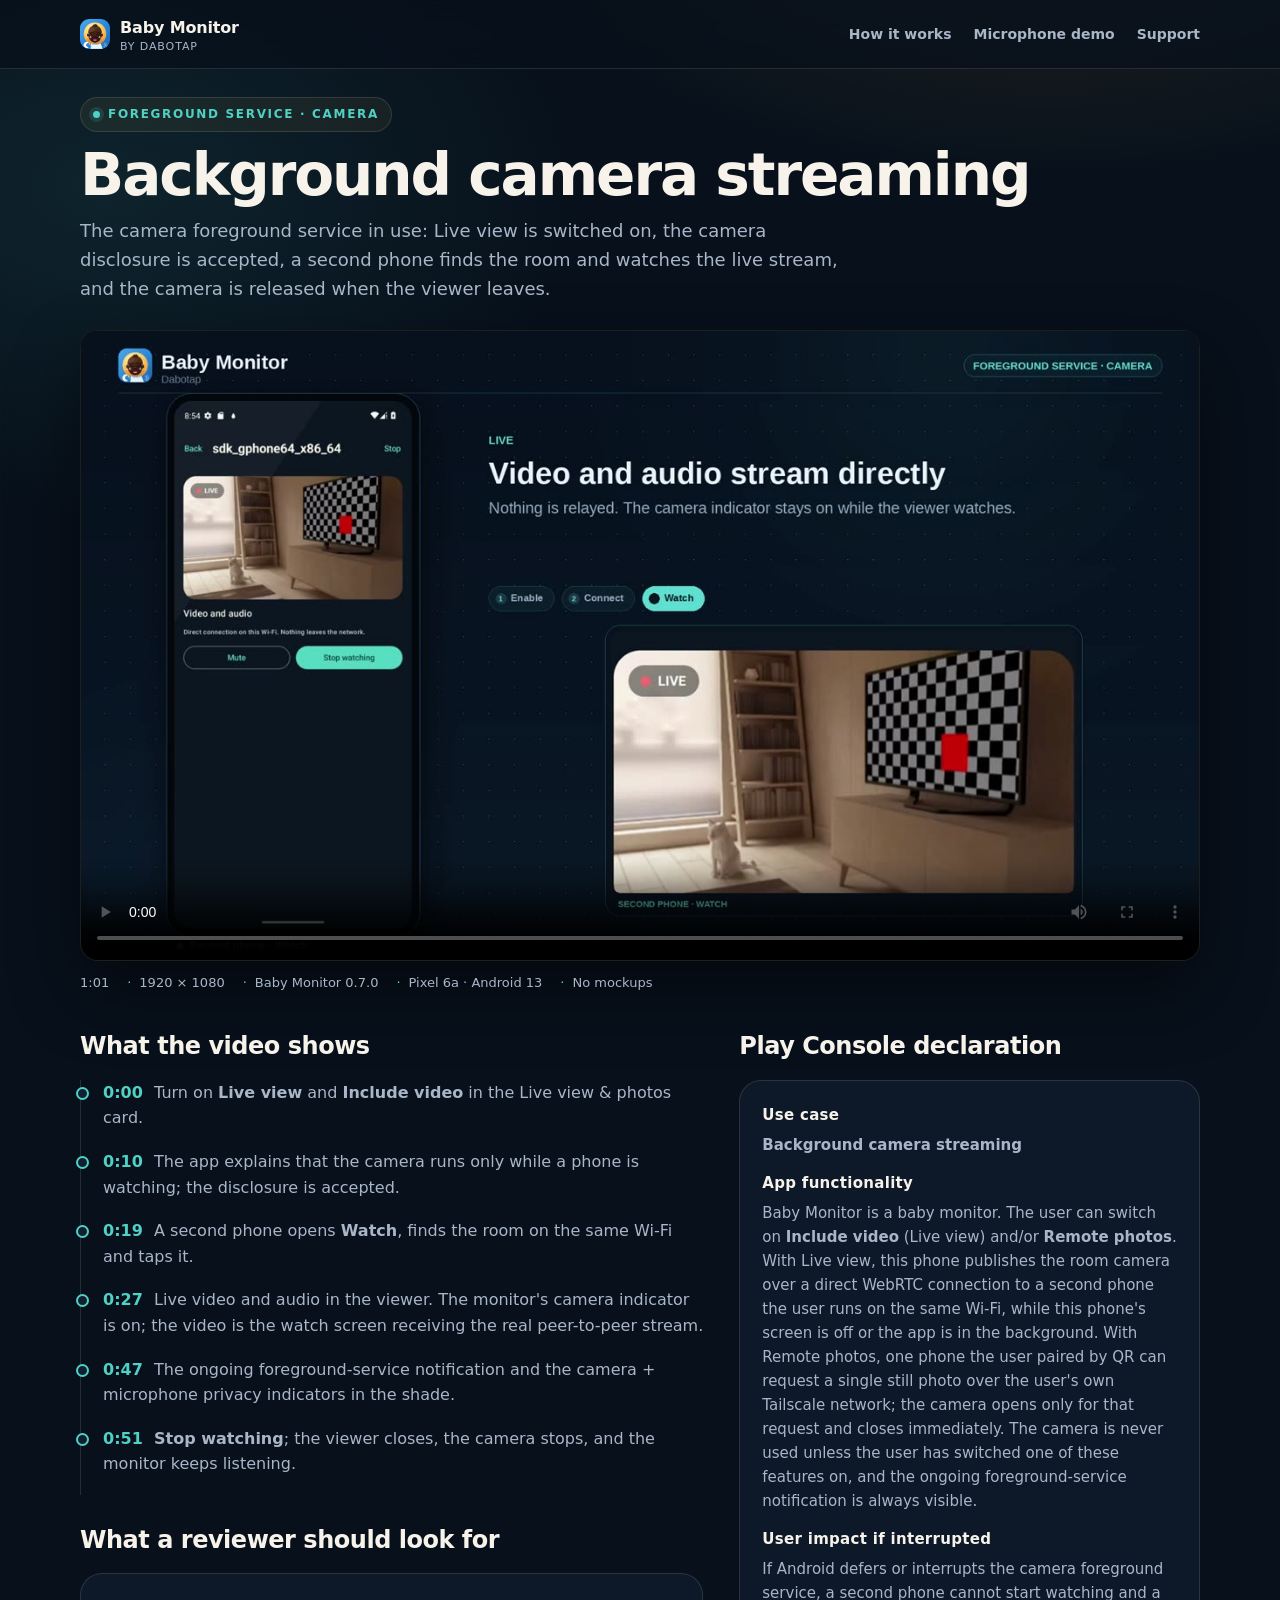
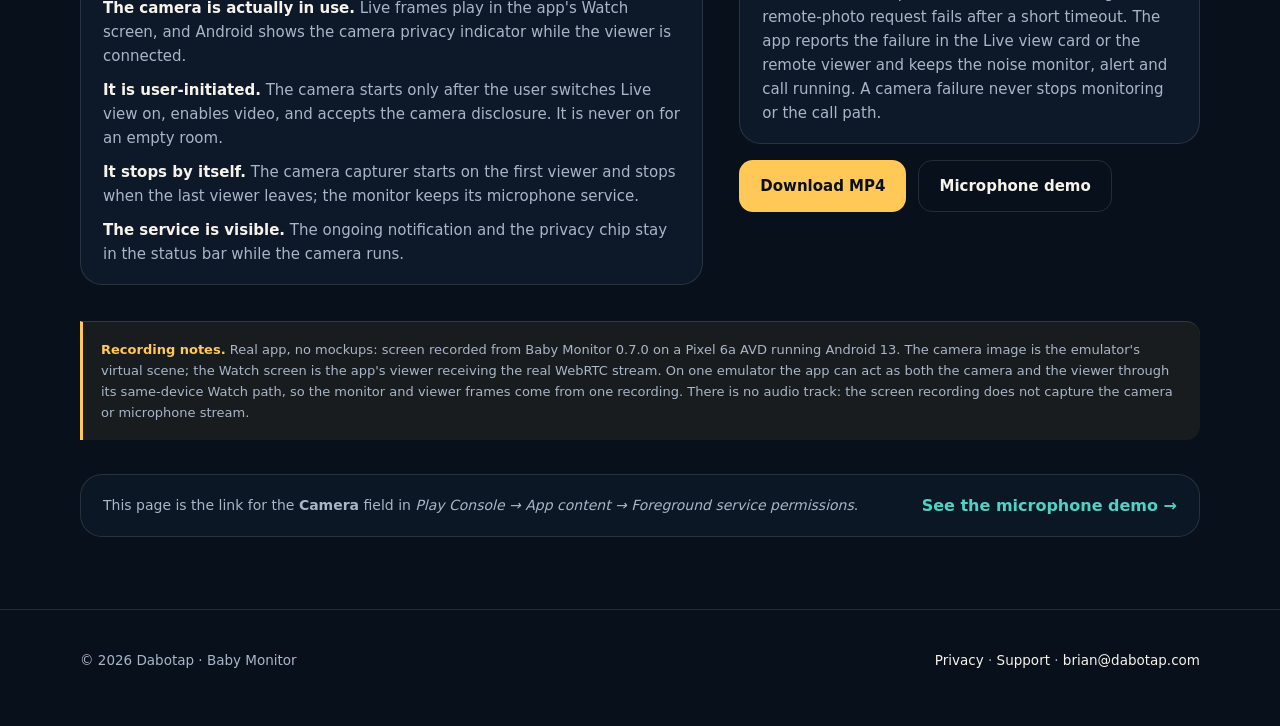
==== fgs-camera.html @ b497af5d "Update Baby Monitor site" ====
<!doctype html>
<html lang="en">
<head>
  <meta charset="utf-8">
  <meta name="viewport" content="width=device-width, initial-scale=1">
  <title>Foreground service demo — camera · Baby Monitor</title>
  <meta name="description" content="Screen recording of Baby Monitor using the FOREGROUND_SERVICE_CAMERA type: Live view, camera disclosure, a second phone watching, the camera privacy indicator and the ongoing notification.">
  <meta name="theme-color" content="#0B1522">
  <link rel="icon" href="icon.svg" type="image/svg+xml">
  <link rel="stylesheet" href="styles.css">
  <link rel="stylesheet" href="demo.css">
  <meta property="og:title" content="Baby Monitor — background camera streaming demo">
  <meta property="og:description" content="A real screen recording of the camera foreground service: Live view, a second phone watching, the camera indicator and the pinned notification.">
  <meta property="og:type" content="video.other">
  <meta property="og:url" content="https://monitor.dabotap.com/fgs-camera.html">
  <meta property="og:video" content="https://monitor.dabotap.com/videos/fgs-camera.mp4">
</head>
<body>
  <header class="site">
    <div class="wrap nav">
      <a class="brand" href="/">
        <img src="icon.svg" alt="">
        <span>Baby Monitor<small>by Dabotap</small></span>
      </a>
      <nav class="links" aria-label="Primary">
        <a href="/#how">How it works</a>
        <a href="fgs-microphone.html">Microphone demo</a>
        <a href="support.html">Support</a>
      </nav>
    </div>
  </header>

  <main class="wrap demo">
    <span class="eyebrow"><span class="dot"></span> Foreground service · Camera</span>
    <h1>Background camera streaming</h1>
    <p class="lede">The camera foreground service in use: Live view is switched on, the camera disclosure is accepted, a second phone finds the room and watches the live stream, and the camera is released when the viewer leaves.</p>

    <figure class="player">
      <video controls playsinline preload="metadata" poster="videos/fgs-camera-poster.jpg">
        <source src="videos/fgs-camera.mp4" type="video/mp4">
        Your browser cannot play this video. <a href="videos/fgs-camera.mp4">Download the MP4</a>.
      </video>
    </figure>
    <p class="meta"><span>1:01</span><span>1920 × 1080</span><span>Baby Monitor 0.7.0</span><span>Pixel 6a · Android 13</span><span>No mockups</span></p>

    <div class="cols">
      <div>
        <h2>What the video shows</h2>
        <ol class="timeline">
          <li><b>0:00</b> Turn on <strong>Live view</strong> and <strong>Include video</strong> in the Live view &amp; photos card.</li>
          <li><b>0:10</b> The app explains that the camera runs only while a phone is watching; the disclosure is accepted.</li>
          <li><b>0:19</b> A second phone opens <strong>Watch</strong>, finds the room on the same Wi-Fi and taps it.</li>
          <li><b>0:27</b> Live video and audio in the viewer. The monitor's camera indicator is on; the video is the watch screen receiving the real peer-to-peer stream.</li>
          <li><b>0:47</b> The ongoing foreground-service notification and the camera + microphone privacy indicators in the shade.</li>
          <li><b>0:51</b> <strong>Stop watching</strong>; the viewer closes, the camera stops, and the monitor keeps listening.</li>
        </ol>

        <h2 style="margin-top:26px">What a reviewer should look for</h2>
        <div class="panel">
          <p><span class="k">The camera is actually in use.</span> Live frames play in the app's Watch screen, and Android shows the camera privacy indicator while the viewer is connected.</p>
          <p><span class="k">It is user-initiated.</span> The camera starts only after the user switches Live view on, enables video, and accepts the camera disclosure. It is never on for an empty room.</p>
          <p><span class="k">It stops by itself.</span> The camera capturer starts on the first viewer and stops when the last viewer leaves; the monitor keeps its microphone service.</p>
          <p><span class="k">The service is visible.</span> The ongoing notification and the privacy chip stay in the status bar while the camera runs.</p>
        </div>
      </div>

      <aside>
        <h2>Play Console declaration</h2>
        <div class="panel">
          <h3>Use case</h3>
          <p><strong>Background camera streaming</strong></p>
          <h3 style="margin-top:14px">App functionality</h3>
          <p>Baby Monitor is a baby monitor. The user can switch on <strong>Include video</strong> (Live view) and/or <strong>Remote photos</strong>. With Live view, this phone publishes the room camera over a direct WebRTC connection to a second phone the user runs on the same Wi-Fi, while this phone's screen is off or the app is in the background. With Remote photos, one phone the user paired by QR can request a single still photo over the user's own Tailscale network; the camera opens only for that request and closes immediately. The camera is never used unless the user has switched one of these features on, and the ongoing foreground-service notification is always visible.</p>
          <h3 style="margin-top:14px">User impact if interrupted</h3>
          <p>If Android defers or interrupts the camera foreground service, a second phone cannot start watching and a remote-photo request fails after a short timeout. The app reports the failure in the Live view card or the remote viewer and keeps the noise monitor, alert and call running. A camera failure never stops monitoring or the call path.</p>
        </div>
        <div class="actions" style="margin-top:16px;margin-bottom:0">
          <a class="btn primary" href="videos/fgs-camera.mp4" download>Download MP4</a>
          <a class="btn ghost" href="fgs-microphone.html">Microphone demo</a>
        </div>
      </aside>
    </div>

    <p class="note"><strong>Recording notes.</strong> Real app, no mockups: screen recorded from Baby Monitor 0.7.0 on a Pixel 6a AVD running Android 13. The camera image is the emulator's virtual scene; the Watch screen is the app's viewer receiving the real WebRTC stream. On one emulator the app can act as both the camera and the viewer through its same-device Watch path, so the monitor and viewer frames come from one recording. There is no audio track: the screen recording does not capture the camera or microphone stream.</p>

    <div class="other">
      <p>This page is the link for the <strong>Camera</strong> field in <em>Play Console → App content → Foreground service permissions</em>.</p>
      <a href="fgs-microphone.html">See the microphone demo →</a>
    </div>
  </main>

  <footer class="site">
    <div class="wrap footer-row">
      <span>© 2026 Dabotap · Baby Monitor</span>
      <span>
        <a href="privacy.html">Privacy</a> ·
        <a href="support.html">Support</a> ·
        <a href="mailto:brian@dabotap.com">brian@dabotap.com</a>
      </span>
    </div>
  </footer>
</body>
</html>
---- styles.css ----
:root {
  --navy-950: #07101b;
  --navy-900: #0b1522;
  --navy-800: #111f31;
  --navy-700: #1b2c42;
  --cream: #f7f3ea;
  --muted: #a9b6c8;
  --amber: #ffc857;
  --teal: #4fd1c5;
  --coral: #ff6b6b;
  --line: rgba(247, 243, 234, 0.12);
  --radius: 22px;
  --max: 1120px;
}

* { box-sizing: border-box; }

html { scroll-behavior: smooth; }

body {
  margin: 0;
  font-family: ui-sans-serif, system-ui, -apple-system, "Segoe UI", Roboto, Helvetica, Arial, sans-serif;
  background:
    radial-gradient(1100px 700px at 82% -10%, rgba(255, 200, 87, 0.16), transparent 60%),
    radial-gradient(900px 600px at 8% 8%, rgba(79, 209, 197, 0.10), transparent 55%),
    var(--navy-950);
  color: var(--cream);
  line-height: 1.6;
  -webkit-font-smoothing: antialiased;
}

a { color: var(--teal); text-decoration: none; }
a:hover { text-decoration: underline; }

.wrap { width: min(100% - 40px, var(--max)); margin-inline: auto; }

header.site {
  position: sticky;
  top: 0;
  z-index: 20;
  backdrop-filter: blur(14px);
  background: rgba(7, 16, 27, 0.72);
  border-bottom: 1px solid var(--line);
}

.nav {
  display: flex;
  align-items: center;
  gap: 22px;
  min-height: 68px;
}

.brand {
  display: flex;
  align-items: center;
  gap: 10px;
  color: var(--cream);
  font-weight: 750;
  letter-spacing: -0.01em;
}
.brand:hover { text-decoration: none; }
.brand img { width: 30px; height: 30px; border-radius: 9px; }
.brand span small {
  display: block;
  color: var(--muted);
  font-size: 11px;
  font-weight: 500;
  letter-spacing: 0.08em;
  text-transform: uppercase;
  line-height: 1.2;
}

.nav .links { margin-left: auto; display: flex; gap: 22px; align-items: center; }
.nav .links a { color: var(--muted); font-size: 14px; font-weight: 550; }
.nav .links a:hover { color: var(--cream); text-decoration: none; }

.hero {
  display: grid;
  grid-template-columns: 1.05fr 0.95fr;
  gap: 56px;
  align-items: center;
  padding: 84px 0 72px;
}

.eyebrow {
  display: inline-flex;
  align-items: center;
  gap: 8px;
  padding: 7px 12px;
  border: 1px solid var(--line);
  border-radius: 999px;
  color: var(--amber);
  font-size: 12px;
  font-weight: 700;
  letter-spacing: 0.09em;
  text-transform: uppercase;
  background: rgba(255, 200, 87, 0.06);
}
.eyebrow .dot {
  width: 7px; height: 7px; border-radius: 50%;
  background: var(--amber);
  box-shadow: 0 0 0 4px rgba(255, 200, 87, 0.14);
}

h1 {
  font-size: clamp(40px, 5.8vw, 72px);
  line-height: 1.02;
  letter-spacing: -0.045em;
  margin: 20px 0 18px;
  font-weight: 780;
}
h1 em { font-style: normal; color: var(--amber); }

.lede { font-size: clamp(17px, 1.5vw, 20px); color: var(--muted); max-width: 56ch; }

.actions { display: flex; flex-wrap: wrap; gap: 12px; margin-top: 28px; align-items: center; }

.btn {
  display: inline-flex;
  align-items: center;
  gap: 10px;
  padding: 13px 20px;
  border-radius: 14px;
  font-weight: 700;
  font-size: 15px;
  border: 1px solid transparent;
}
.btn.primary { background: var(--amber); color: var(--navy-950); }
.btn.primary:hover { text-decoration: none; filter: brightness(1.05); }
.btn.ghost { border-color: var(--line); color: var(--cream); }
.btn.ghost:hover { background: rgba(247, 243, 234, 0.06); text-decoration: none; }

.fineprint { color: var(--muted); font-size: 13px; margin-top: 14px; }

.phone {
  justify-self: end;
  width: min(340px, 100%);
  border-radius: 44px;
  padding: 12px;
  background: linear-gradient(160deg, #2a3a50, #0e1a2a);
  border: 1px solid rgba(247, 243, 234, 0.16);
  box-shadow: 0 40px 90px rgba(0, 0, 0, 0.55);
  transform: rotate(-2.5deg);
}
.phone img { display: block; width: 100%; border-radius: 34px; }
.phone .notch {
  width: 96px; height: 22px; border-radius: 999px;
  background: #050a10; margin: -34px auto 18px; position: relative; z-index: 2;
}

section { padding: 64px 0; border-top: 1px solid var(--line); }

.section-head { display: flex; align-items: end; justify-content: space-between; gap: 24px; margin-bottom: 28px; }
.section-head h2 { font-size: clamp(28px, 3.5vw, 42px); letter-spacing: -0.03em; margin: 0; }
.section-head p { color: var(--muted); margin: 0; max-width: 46ch; }

.grid { display: grid; grid-template-columns: repeat(3, 1fr); gap: 18px; }

.card {
  background: linear-gradient(180deg, rgba(27, 44, 66, 0.75), rgba(11, 21, 34, 0.75));
  border: 1px solid var(--line);
  border-radius: var(--radius);
  padding: 24px;
}
.card .icon {
  width: 42px; height: 42px; border-radius: 12px;
  display: grid; place-items: center;
  background: rgba(255, 200, 87, 0.12);
  color: var(--amber);
  margin-bottom: 14px;
}
.card h3 { margin: 0 0 8px; font-size: 19px; letter-spacing: -0.015em; }
.card p { margin: 0; color: var(--muted); font-size: 14.5px; }

.steps { display: grid; grid-template-columns: repeat(3, 1fr); gap: 18px; counter-reset: step; }
.step { position: relative; padding: 24px 24px 24px 78px; }
.step::before {
  counter-increment: step;
  content: counter(step);
  position: absolute; left: 24px; top: 24px;
  width: 38px; height: 38px; border-radius: 50%;
  display: grid; place-items: center;
  border: 1px solid rgba(255, 200, 87, 0.35);
  color: var(--amber); font-weight: 800;
}

.note {
  border-left: 3px solid var(--amber);
  background: rgba(255, 200, 87, 0.07);
  border-radius: 0 14px 14px 0;
  padding: 16px 18px;
  color: var(--cream);
  font-size: 14.5px;
}
.note strong { color: var(--amber); }

.faq { display: grid; gap: 12px; }
details {
  border: 1px solid var(--line);
  border-radius: 16px;
  padding: 18px 20px;
  background: rgba(17, 31, 49, 0.58);
}
details summary {
  cursor: pointer;
  font-weight: 650;
  list-style: none;
  display: flex; justify-content: space-between; gap: 16px;
}
details summary::-webkit-details-marker { display: none; }
details summary::after { content: "+"; color: var(--amber); font-weight: 800; }
details[open] summary::after { content: "–"; }
details p { color: var(--muted); margin: 12px 0 0; }

footer.site {
  border-top: 1px solid var(--line);
  padding: 40px 0 54px;
  color: var(--muted);
  font-size: 13.5px;
}
footer.site .footer-row { display: flex; flex-wrap: wrap; gap: 18px; justify-content: space-between; }
footer.site a { color: var(--cream); }

.policy { padding: 56px 0 80px; max-width: 820px; }
.policy h1 { font-size: clamp(34px, 4.5vw, 52px); margin-bottom: 8px; }
.policy h2 { font-size: 22px; margin: 36px 0 10px; letter-spacing: -0.02em; }
.policy h3 { font-size: 17px; margin: 24px 0 8px; }
.policy p, .policy li { color: #d5dce7; font-size: 15.5px; }
.policy ul { padding-left: 22px; }
.policy .meta { color: var(--muted); font-size: 13.5px; }
.policy table { width: 100%; border-collapse: collapse; margin: 14px 0; font-size: 14.5px; }
.policy th, .policy td { text-align: left; padding: 10px 12px; border-bottom: 1px solid var(--line); vertical-align: top; }
.policy th { color: var(--amber); font-weight: 650; }

@media (max-width: 900px) {
  .hero { grid-template-columns: 1fr; gap: 36px; padding-top: 56px; }
  .phone { justify-self: start; transform: rotate(-1.5deg); }
  .grid, .steps { grid-template-columns: 1fr; }
  .step { padding: 20px 20px 20px 70px; }
  .step::before { left: 20px; top: 20px; }
  .section-head { flex-direction: column; align-items: start; }
}

@media (max-width: 560px) {
  .nav .links { gap: 14px; }
  .nav .links a:first-child { display: none; }
  .brand span small { display: none; }
}

/* Utility spacing kept as classes so the Cloudflare CSP can stay strict. */
.mt-22 { margin-top: 22px; }
.mt-28 { margin-top: 28px; }
.mt-40 { margin-top: 40px; }
---- demo.css ----
/* Foreground-service demo pages. Shared by fgs-microphone.html and fgs-camera.html. */

.demo { padding: 28px 0 72px; }

.demo .eyebrow { display: inline-flex; align-items: center; gap: 8px; color: var(--teal); font-size: 12px; font-weight: 700; letter-spacing: 0.14em; text-transform: uppercase; }
.demo .eyebrow .dot { width: 7px; height: 7px; border-radius: 50%; background: var(--teal); box-shadow: 0 0 0 4px rgba(79, 209, 197, 0.14); }

.demo h1 { font-size: clamp(34px, 5vw, 58px); line-height: 1.02; letter-spacing: -0.035em; margin: 14px 0 12px; }
.demo .lede { color: var(--muted); font-size: 18px; max-width: 760px; margin: 0 0 26px; }

.player { margin: 0 0 12px; border-radius: 18px; overflow: hidden; background: #000; border: 1px solid var(--line); box-shadow: 0 30px 70px rgba(0,0,0,0.45); }
.player video { display: block; width: 100%; height: auto; aspect-ratio: 16 / 9; background: #000; }

.meta { display: flex; flex-wrap: wrap; gap: 8px 18px; color: var(--muted); font-size: 13px; margin: 0 0 34px; }
.meta span::before { content: "·"; color: var(--teal); margin-right: 8px; }
.meta span:first-child::before { content: none; margin: 0; }

.actions { display: flex; flex-wrap: wrap; gap: 12px; margin: 0 0 40px; }

.cols { display: grid; grid-template-columns: 1.15fr 0.85fr; gap: 36px; align-items: start; }
@media (max-width: 860px) { .cols { grid-template-columns: 1fr; gap: 26px; } }

.demo h2 { font-size: 24px; letter-spacing: -0.02em; margin: 0 0 14px; }
.demo h3 { font-size: 15px; letter-spacing: 0.02em; margin: 0 0 6px; }

.timeline { list-style: none; margin: 0; padding: 0; border-left: 1px solid var(--line); }
.timeline li { position: relative; padding: 0 0 18px 22px; color: var(--muted); }
.timeline li::before { content: ""; position: absolute; left: -5px; top: 7px; width: 9px; height: 9px; border-radius: 50%; background: var(--navy-800); border: 2px solid var(--teal); }
.timeline b { display: inline-block; min-width: 46px; color: var(--teal); font-variant-numeric: tabular-nums; font-weight: 700; }

.panel { background: rgba(17, 31, 49, 0.65); border: 1px solid var(--line); border-radius: var(--radius); padding: 22px 22px 18px; }
.panel + .panel { margin-top: 18px; }
.panel p { margin: 0 0 10px; color: var(--muted); font-size: 15px; }
.panel p:last-child { margin-bottom: 0; }
.panel .k { color: var(--cream); font-weight: 650; }
.panel code { font-size: 13px; color: var(--teal); }

.copy { background: #050c14; border: 1px solid var(--line); border-radius: 14px; padding: 16px 18px; color: #cfdae6; font-size: 14px; line-height: 1.55; white-space: pre-wrap; }
.copy + .copy { margin-top: 12px; }

.note { color: var(--muted); font-size: 13px; border-top: 1px solid var(--line); padding-top: 18px; margin-top: 36px; }
.note a { color: var(--teal); }

.other { display: flex; align-items: center; justify-content: space-between; gap: 18px; margin-top: 34px; padding: 18px 22px; border: 1px solid var(--line); border-radius: var(--radius); background: rgba(17, 31, 49, 0.5); }
.other p { margin: 0; color: var(--muted); font-size: 14px; }
.other a { font-weight: 650; }
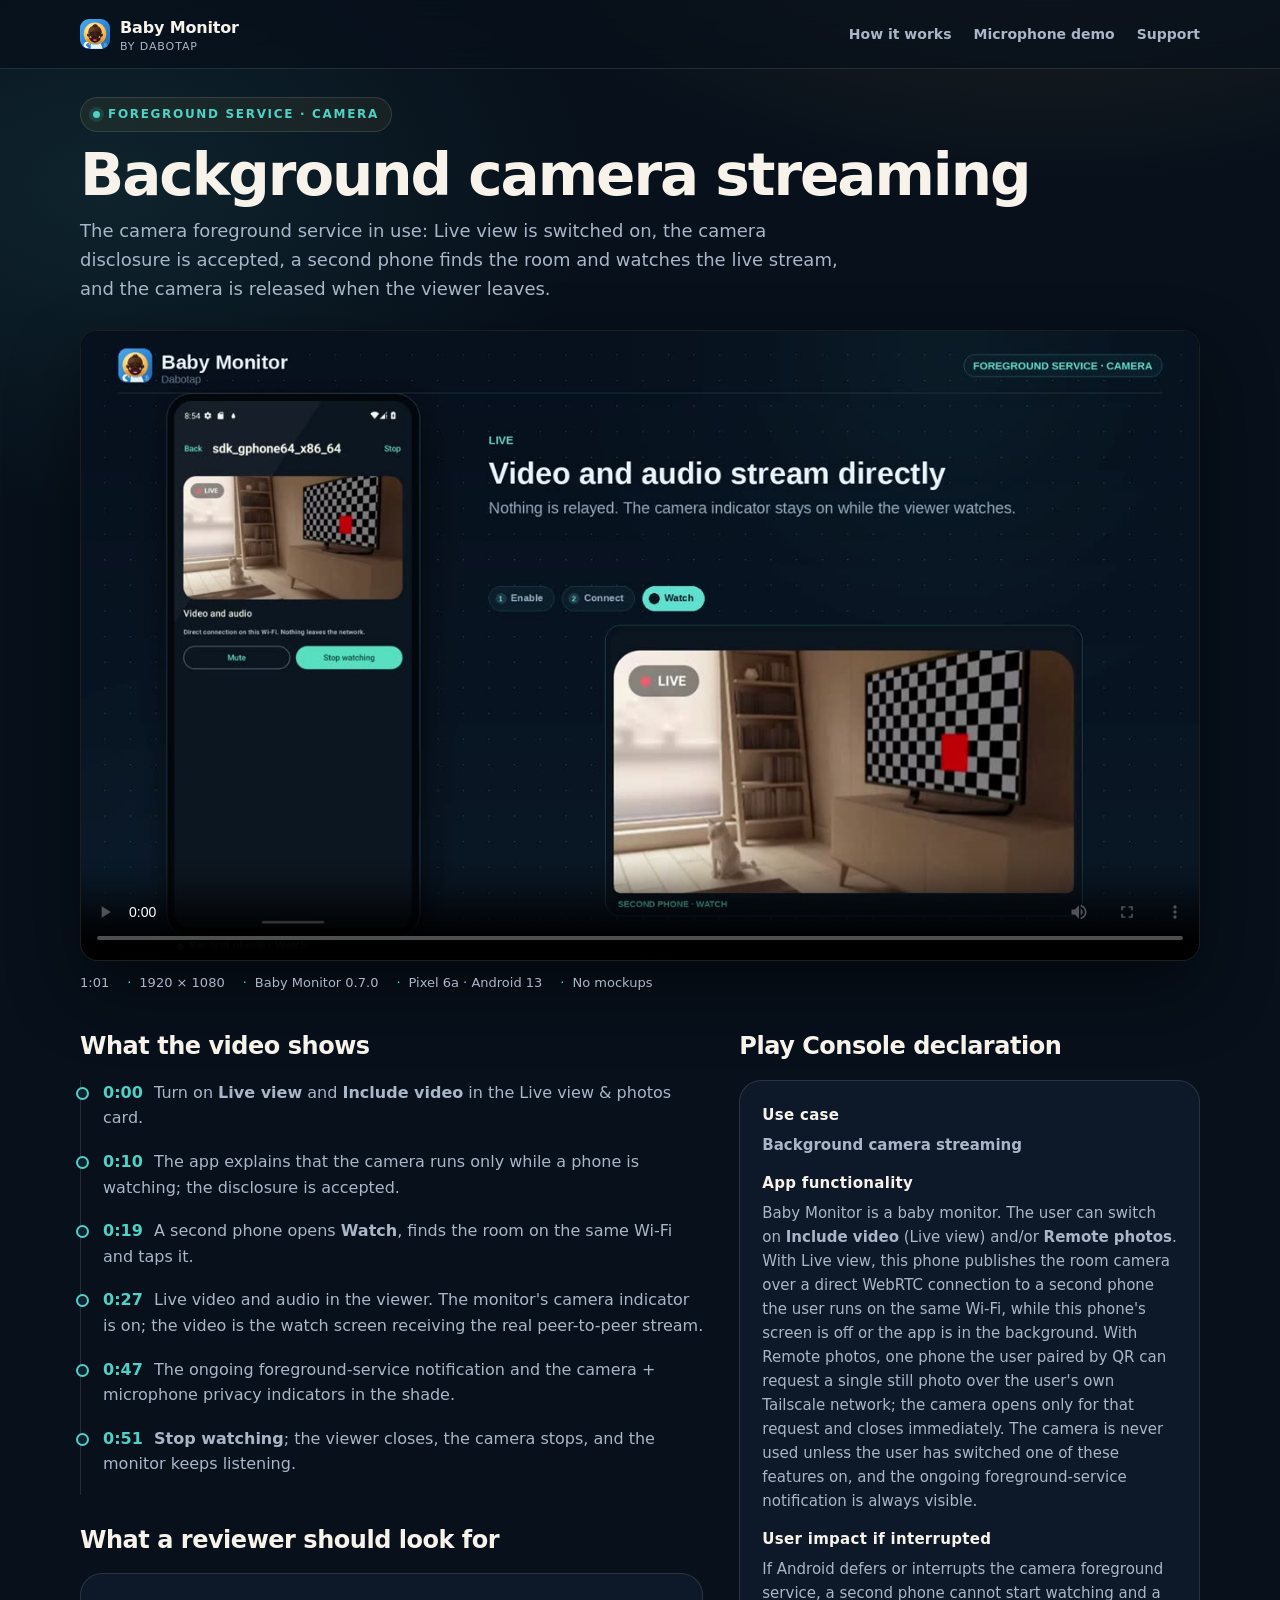
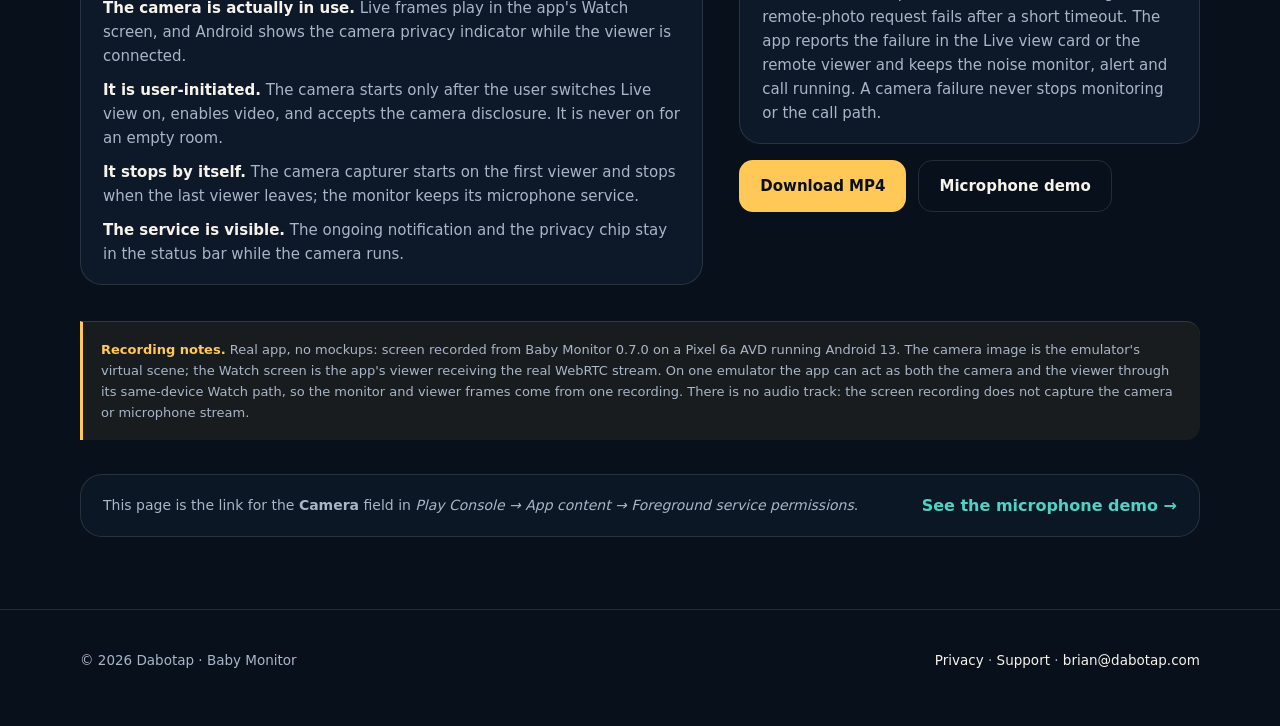
==== commit c5534700: "Update Baby Monitor site" ====
--- a/fgs-camera.html
+++ b/fgs-camera.html
@@ -36,7 +36,7 @@
     <p class="lede">The camera foreground service in use: Live view is switched on, the camera disclosure is accepted, a second phone finds the room and watches the live stream, and the camera is released when the viewer leaves.</p>
 
     <figure class="player">
-      <video controls playsinline preload="metadata" poster="videos/fgs-camera-poster.jpg">
+      <video controls playsinline preload="metadata" poster="videos/fgs-camera-poster.jpg?v=2">
         <source src="videos/fgs-camera.mp4" type="video/mp4">
         Your browser cannot play this video. <a href="videos/fgs-camera.mp4">Download the MP4</a>.
       </video>
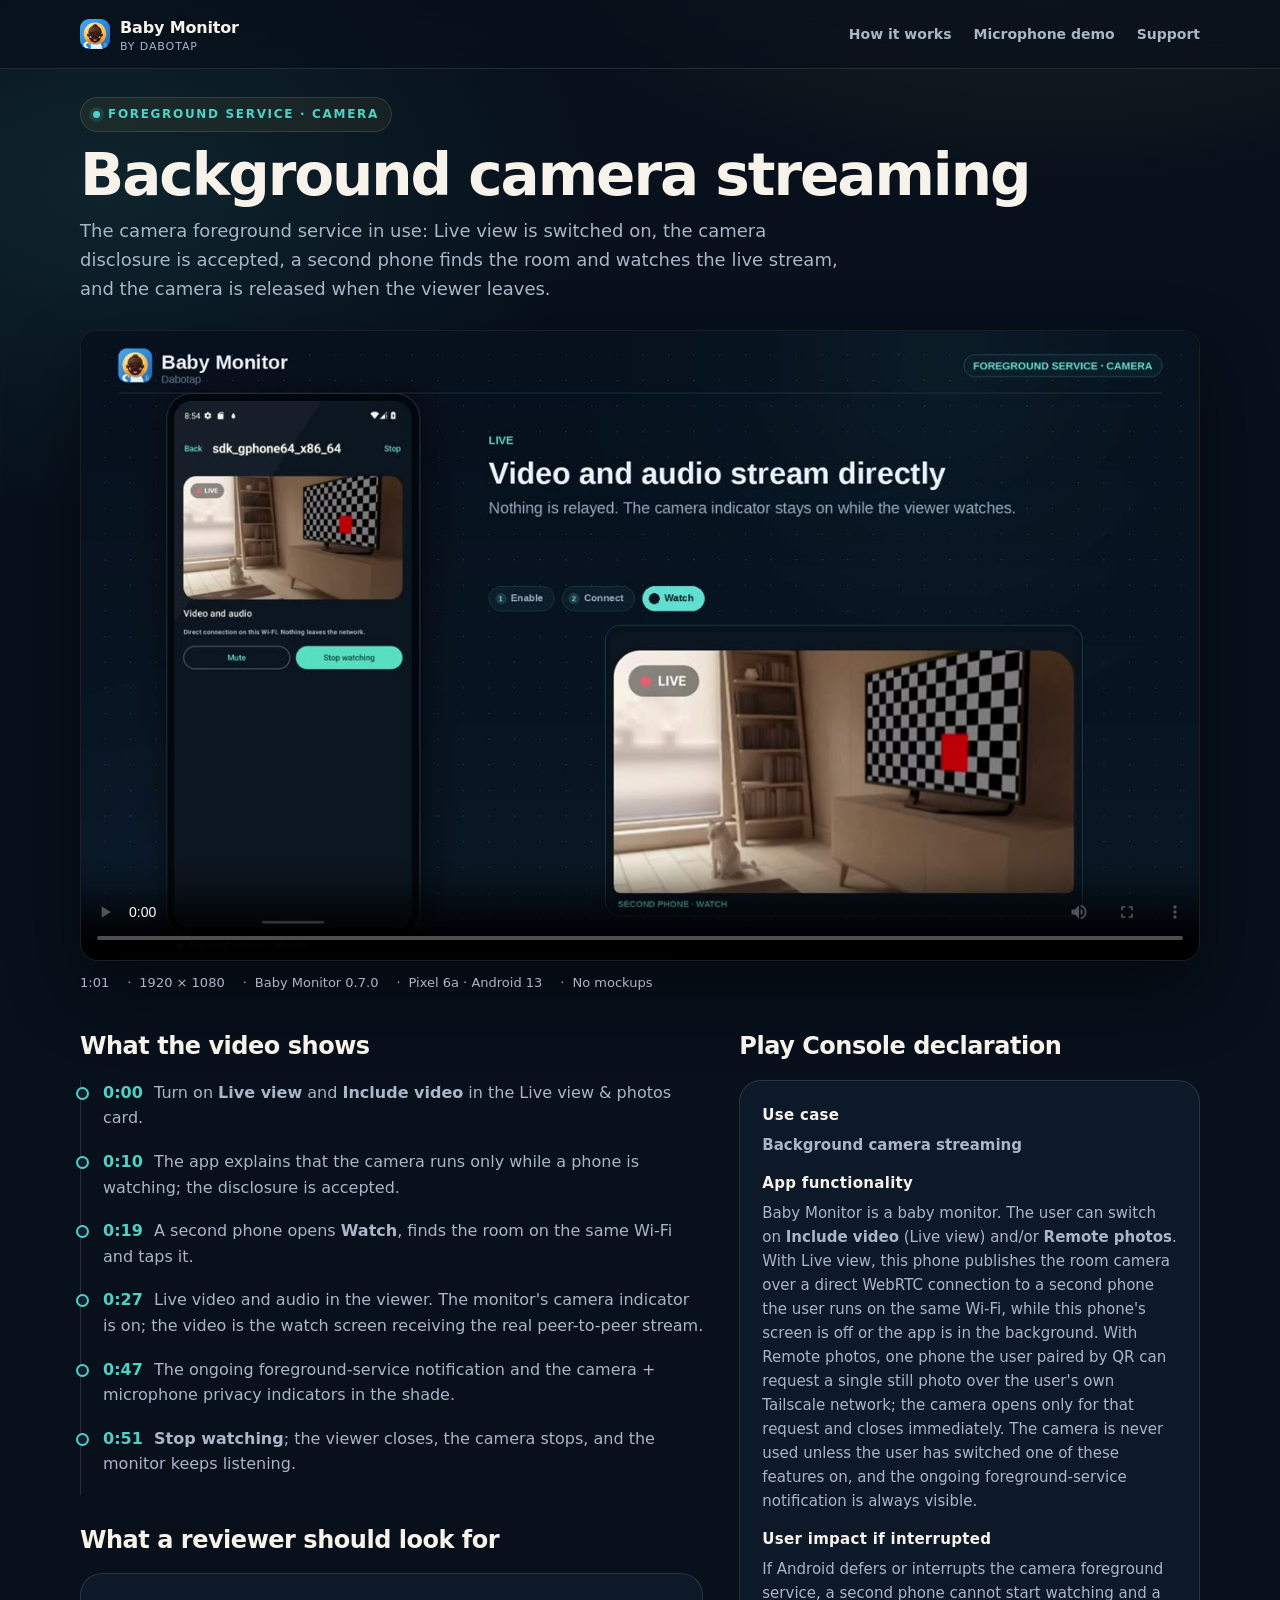
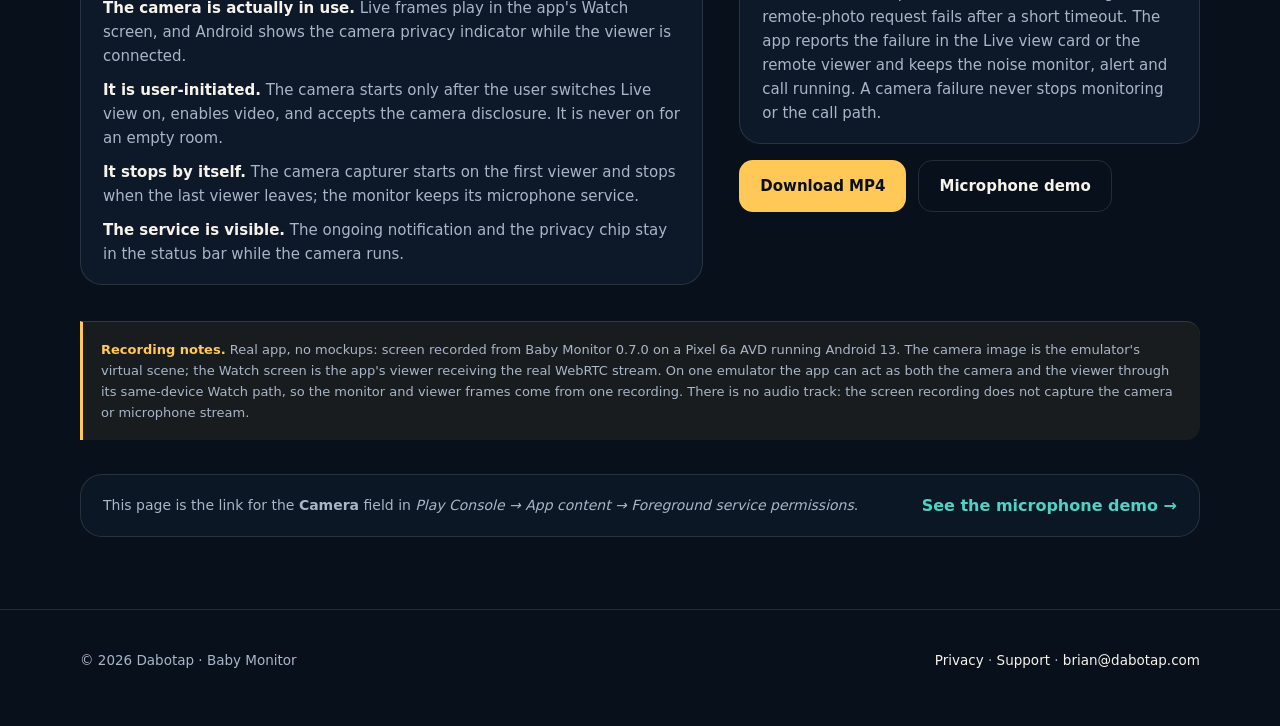
==== commit 7e45e2e1: "Update Baby Monitor site" ====
--- a/fgs-camera.html
+++ b/fgs-camera.html
@@ -37,8 +37,8 @@
 
     <figure class="player">
       <video controls playsinline preload="metadata" poster="videos/fgs-camera-poster.jpg?v=2">
-        <source src="videos/fgs-camera.mp4" type="video/mp4">
-        Your browser cannot play this video. <a href="videos/fgs-camera.mp4">Download the MP4</a>.
+        <source src="videos/fgs-camera.mp4?v=2" type="video/mp4">
+        Your browser cannot play this video. <a href="videos/fgs-camera.mp4?v=2">Download the MP4</a>.
       </video>
     </figure>
     <p class="meta"><span>1:01</span><span>1920 × 1080</span><span>Baby Monitor 0.7.0</span><span>Pixel 6a · Android 13</span><span>No mockups</span></p>
@@ -75,7 +75,7 @@
           <p>If Android defers or interrupts the camera foreground service, a second phone cannot start watching and a remote-photo request fails after a short timeout. The app reports the failure in the Live view card or the remote viewer and keeps the noise monitor, alert and call running. A camera failure never stops monitoring or the call path.</p>
         </div>
         <div class="actions" style="margin-top:16px;margin-bottom:0">
-          <a class="btn primary" href="videos/fgs-camera.mp4" download>Download MP4</a>
+          <a class="btn primary" href="videos/fgs-camera.mp4?v=2" download>Download MP4</a>
           <a class="btn ghost" href="fgs-microphone.html">Microphone demo</a>
         </div>
       </aside>
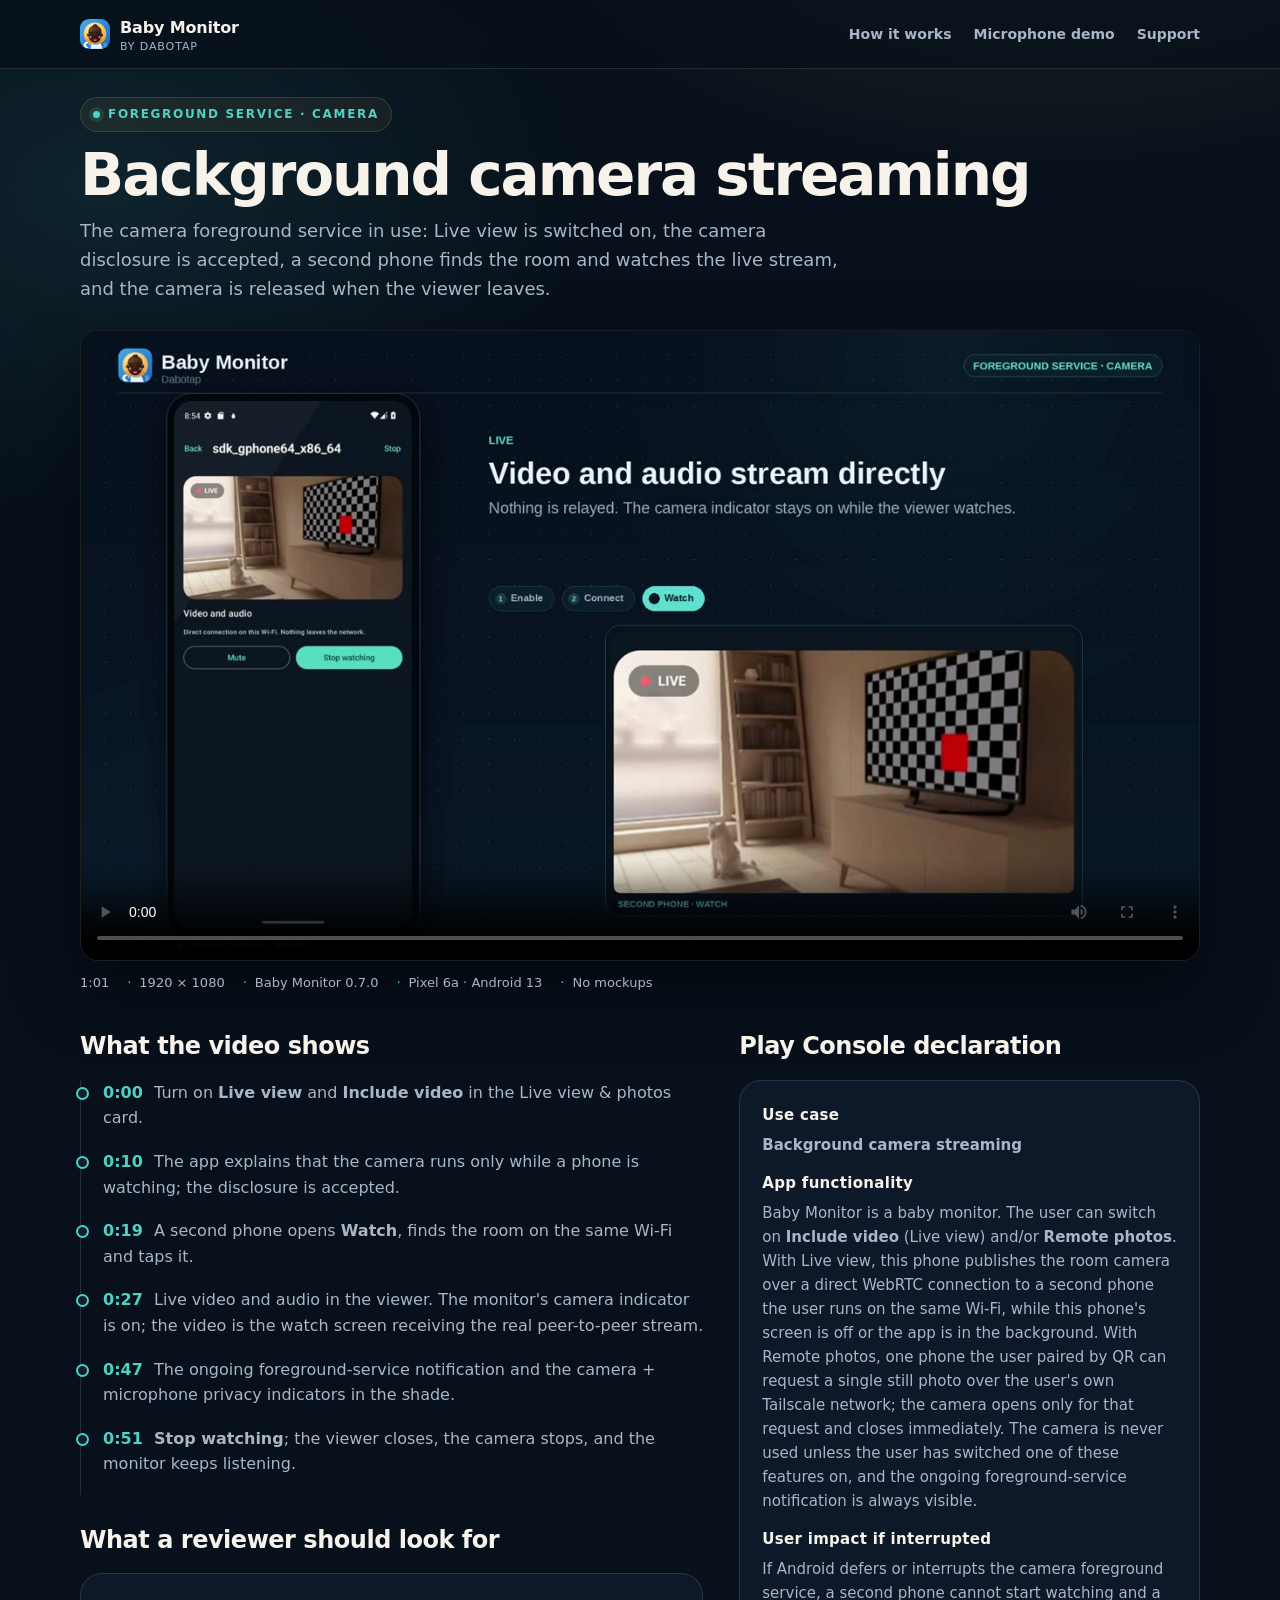
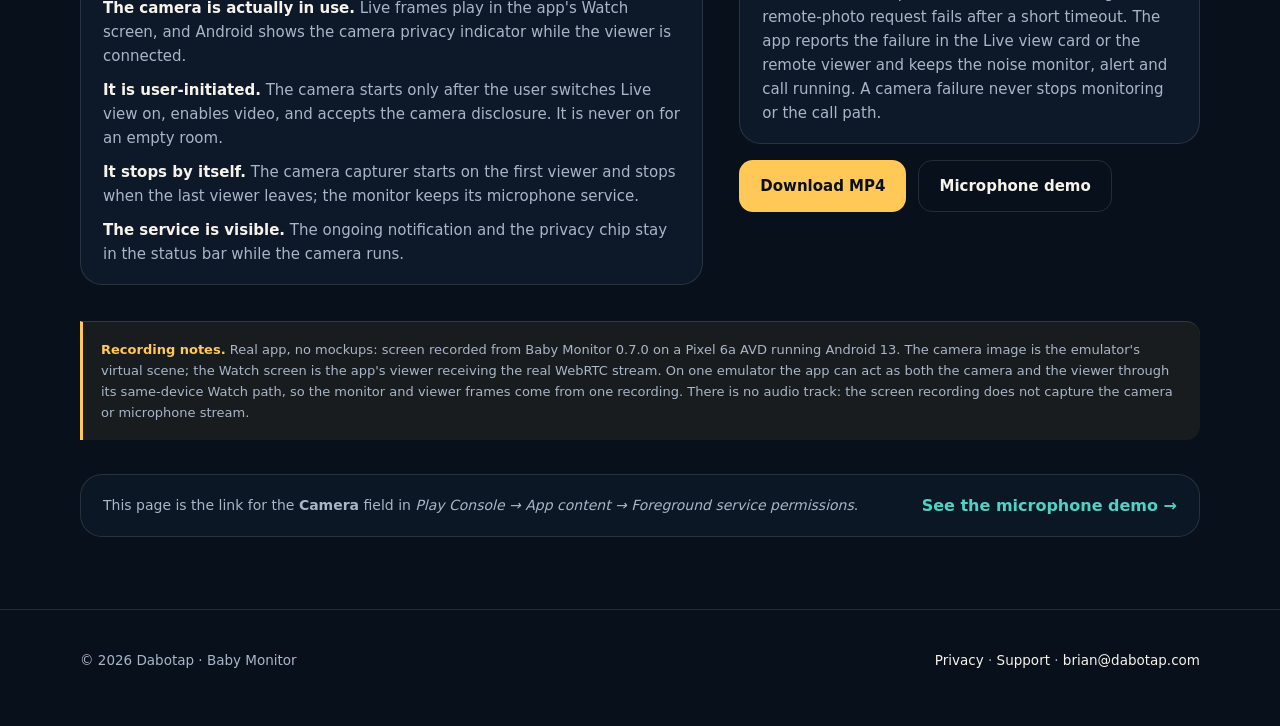
==== commit 498bcd4e: "Update Baby Monitor site" ====
--- a/fgs-camera.html
+++ b/fgs-camera.html
@@ -13,7 +13,7 @@
   <meta property="og:description" content="A real screen recording of the camera foreground service: Live view, a second phone watching, the camera indicator and the pinned notification.">
   <meta property="og:type" content="video.other">
   <meta property="og:url" content="https://monitor.dabotap.com/fgs-camera.html">
-  <meta property="og:video" content="https://monitor.dabotap.com/videos/fgs-camera.mp4">
+  <meta property="og:video" content="https://monitor.dabotap.com/videos/fgs-camera.mp4?v=2">
 </head>
 <body>
   <header class="site">
